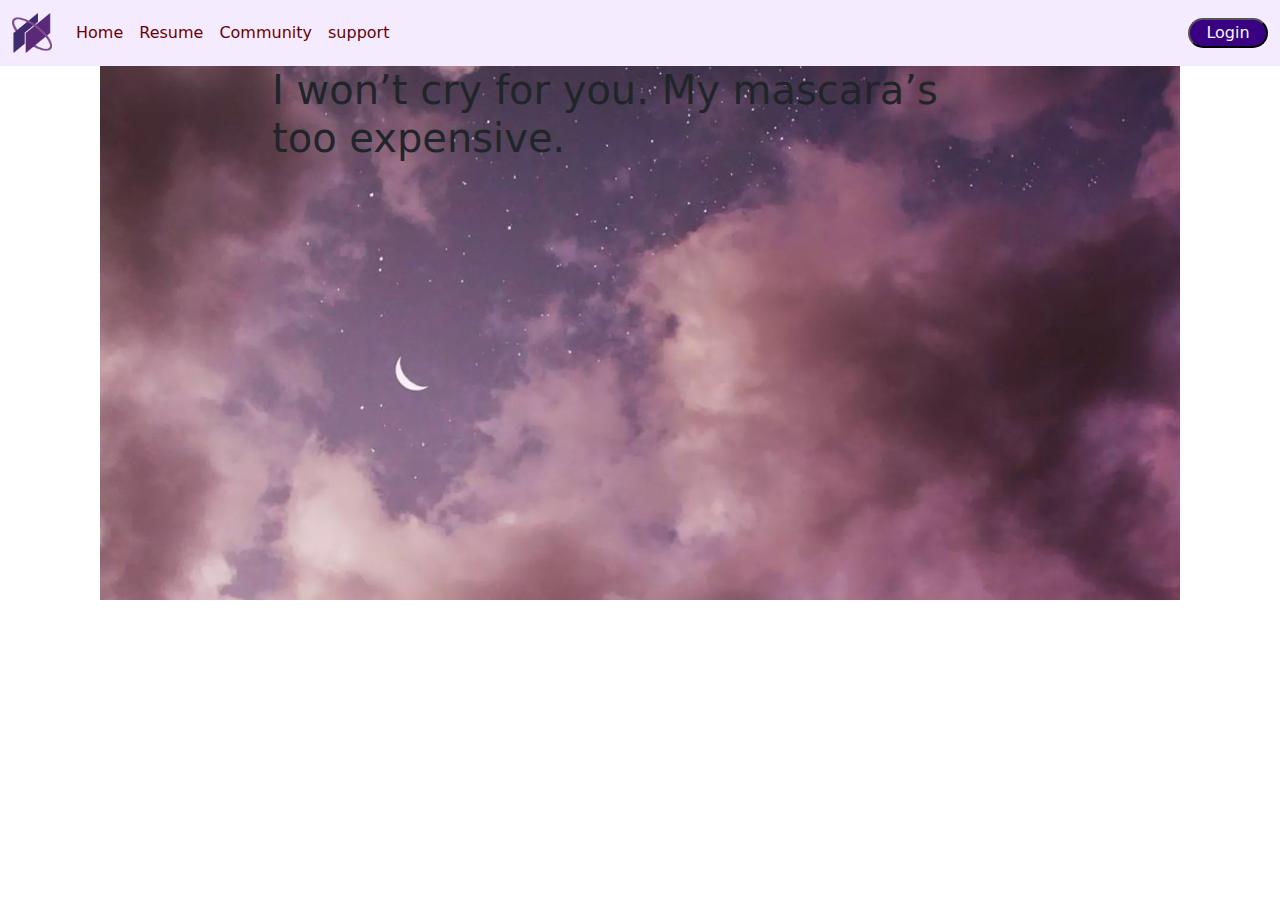
==== index.html @ bd780074 "Add files via upload" ====
<!DOCTYPE html>
<html lang="en">

<head>
    <meta charset="UTF-8">
    <meta http-equiv="X-UA-Compatible" content="IE=edge">
    <meta name="viewport" content="width=device-width, initial-scale=1.0">
    <link href="https://cdn.jsdelivr.net/npm/bootstrap@5.2.3/dist/css/bootstrap.min.css" rel="stylesheet">
    <script src="https://cdn.jsdelivr.net/npm/bootstrap@5.2.3/dist/js/bootstrap.bundle.min.js"></script>
    <link rel="stylesheet" href="style.css">
    <title>Chawanrak</title>
</head>

<body>
    <nav class="navbar navbar-expand-sm" style="background: #F4EBFF;">
        <div class="container-fluid">
            <a class="navbar-brand" href="javascript:void(0)"><img src="img/a1.png" height="40px" width="40px"></a>
            <button class="navbar-toggler" type="button" data-bs-toggle="collapse" data-bs-target="#mynavbar">
                <span class="navbar-toggler-icon"></span>
            </button>
            <div class="collapse navbar-collapse " id="mynavbar">

                <ul class="navbar-nav me-auto">
                    <li class="nav-item">
                        <a class="nav-link" style="color: #6C0000;" href="javascript:void(0)">Home</a>
                    </li>
                    <li class="nav-item">
                        <a class="nav-link" style="color: #6C0000;" href="javascript:void(0)">Resume</a>
                    </li>
                    <li class="nav-item">
                        <a class="nav-link" style="color: #6C0000;" href="javascript:void(0)">Community</a>
                    </li>
                    <li class="nav-item">
                        <a class="nav-link " style="color: #6C0000;" href="javascript:void(0)">support</a>
                    </li>
                </ul>

                <button class="bt1" type="button">Login</button>
            </div>
        </div>
    </nav>
    <div class="container">
        <div class="bg1">
            <div class="row">
                <div class="col-2"></div>
                <div class="col-8">
                    <h1>I won’t cry for you. My mascara’s too expensive.</h1>
                    <img src="img/a3.jpg" id="bg1">
                   
                    <div class="col-2"></div>
                </div>
            </div>
        </div>

</body>

</html>
---- style.css ----
.bt1 {
    background-color: #390082;
    color: aliceblue;
    border-radius: 30px;
    width: 80px;
    height: 30px;
}

#bg1 {
    
    width: 100%;
    height: 600px;
    position: absolute;
    left: 0px;
    padding-left: 100px;
    padding-right: 100px;
    top: 0px;
    z-index: -1;
}
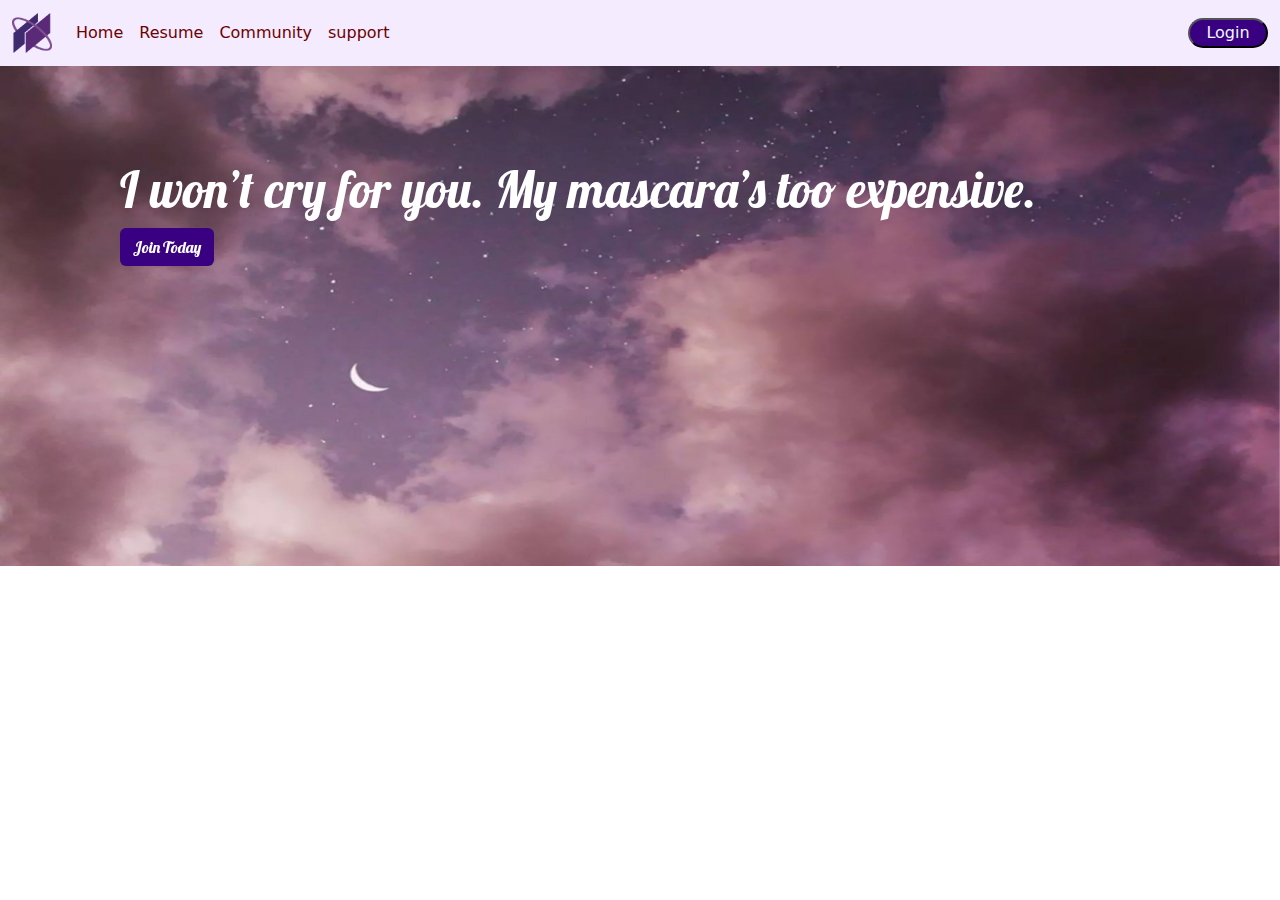
==== commit 9b007798: "test2" ====
--- a/index.html
+++ b/index.html
@@ -8,8 +8,12 @@
     <link href="https://cdn.jsdelivr.net/npm/bootstrap@5.2.3/dist/css/bootstrap.min.css" rel="stylesheet">
     <script src="https://cdn.jsdelivr.net/npm/bootstrap@5.2.3/dist/js/bootstrap.bundle.min.js"></script>
     <link rel="stylesheet" href="style.css">
+
     <title>Chawanrak</title>
 </head>
+<style>
+    @import url('https://fonts.googleapis.com/css2?family=Lobster&display=swap');
+</style>
 
 <body>
     <nav class="navbar navbar-expand-sm" style="background: #F4EBFF;">
@@ -22,10 +26,10 @@
 
                 <ul class="navbar-nav me-auto">
                     <li class="nav-item">
-                        <a class="nav-link" style="color: #6C0000;" href="javascript:void(0)">Home</a>
+                        <a class="nav-link" style="color: #6C0000;" href="index.html">Home</a>
                     </li>
                     <li class="nav-item">
-                        <a class="nav-link" style="color: #6C0000;" href="javascript:void(0)">Resume</a>
+                        <a class="nav-link" style="color: #6C0000;" href="resume.html">Resume</a>
                     </li>
                     <li class="nav-item">
                         <a class="nav-link" style="color: #6C0000;" href="javascript:void(0)">Community</a>
@@ -39,18 +43,32 @@
             </div>
         </div>
     </nav>
+
+    <div id="demo" class="carousel slide" data-bs-ride="carousel">
+
+        <!-- The slideshow/carousel -->
+        <div class="carousel-inner">
+            <div class="carousel-item active">
+                <img src="img/a3.jpg" class="w-100" height="500px" width="">
+            </div>
+        </div>
+    </div>
+
     <div class="container">
         <div class="bg1">
             <div class="row">
-                <div class="col-2"></div>
                 <div class="col-8">
-                    <h1>I won’t cry for you. My mascara’s too expensive.</h1>
-                    <img src="img/a3.jpg" id="bg1">
-                   
-                    <div class="col-2"></div>
+                    <div class="txt1">
+
+                        <h1>I won’t cry for you. My mascara’s too expensive.</h1>
+                        <button class="btn text-white" type="button" style="background-color: #390082;">Join Today</button>
+                    </div>
+                    <br>
+                  
                 </div>
             </div>
         </div>
+    </div>
 
 </body>
 
--- a/style.css
+++ b/style.css
@@ -7,7 +7,7 @@
 }
 
 #bg1 {
-    
+
     width: 100%;
     height: 600px;
     position: absolute;
@@ -17,3 +17,27 @@
     top: 0px;
     z-index: -1;
 }
+
+.txt1 {
+    position: absolute;
+    left: 120px;
+    top: 160px;
+    font-family: 'Lobster', cursive;
+    color: white;
+
+}
+
+.txt1 h1 {
+    font-size: 50px;
+}
+
+.bt2 {
+    position: absolute;
+    background-color: #390082;
+    color: aliceblue;
+    border-radius: 30px;
+    width: 110px;
+    height: 40px;
+    left: 120px;
+    top: 290px;
+}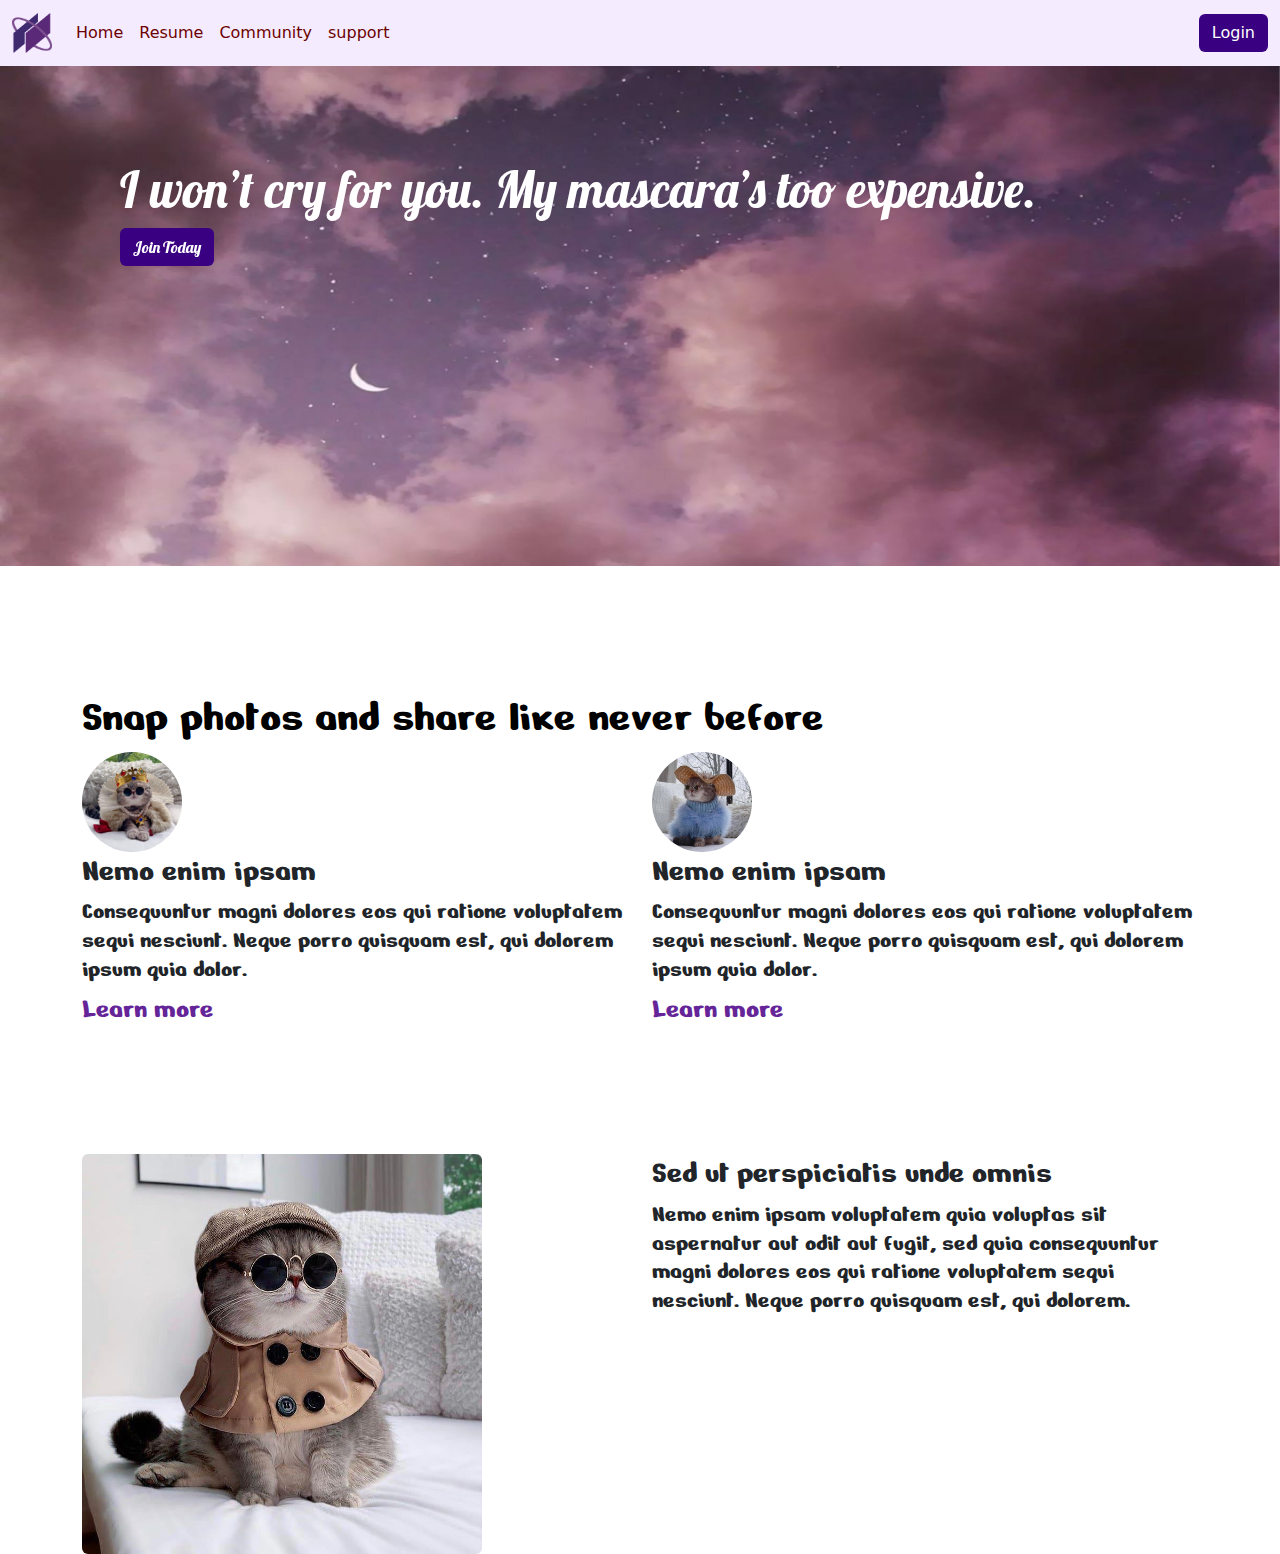
==== commit 3ff0dedb: "f12" ====
--- a/index.html
+++ b/index.html
@@ -13,6 +13,7 @@
 </head>
 <style>
     @import url('https://fonts.googleapis.com/css2?family=Lobster&display=swap');
+    @import url('https://fonts.googleapis.com/css2?family=Nerko+One&display=swap');
 </style>
 
 <body>
@@ -39,7 +40,7 @@
                     </li>
                 </ul>
 
-                <button class="bt1" type="button">Login</button>
+                <button class="btn text-white" type="button" style="background-color: #390082;">Login</button>
             </div>
         </div>
     </nav>
@@ -59,17 +60,68 @@
             <div class="row">
                 <div class="col-8">
                     <div class="txt1">
-
                         <h1>I won’t cry for you. My mascara’s too expensive.</h1>
-                        <button class="btn text-white" type="button" style="background-color: #390082;">Join Today</button>
+                        <button class="btn text-white" type="button" style="background-color: #390082;">Join
+                            Today</button>
                     </div>
                     <br>
-                  
+
                 </div>
             </div>
         </div>
     </div>
 
+    <div class="container">
+        <div class="row">
+            <div class="col-12">
+                <h1 class="txt2">
+                    Snap photos and share like never before
+                </h1>
+            </div>
+            <div class="col-lg-6 col-sm-12">
+                <img src="img/a4.jpg" alt="" srcset="" id="img1" class="rounded-circle">
+                <h2 style="font-family: 'Nerko One', cursive;">
+                    Nemo enim ipsam
+                </h2>
+                <h4 style="font-family: 'Nerko One', cursive;">
+                    Consequuntur magni dolores eos qui ratione voluptatem sequi nesciunt. Neque porro quisquam est, qui dolorem ipsum quia dolor.
+                </h4>
+                <h3 id="txt3">
+                    Learn more
+                </h3>
+            </div>
+            <div class="col-lg-6 col-sm-12">
+                <img src="img/a5.jpg" alt="" srcset="" id="img1" class="rounded-circle">
+                <h2 style="font-family: 'Nerko One', cursive;">
+                    Nemo enim ipsam
+                </h2>
+                <h4 style="font-family: 'Nerko One', cursive;">
+                    Consequuntur magni dolores eos qui ratione voluptatem sequi nesciunt. Neque porro quisquam est, qui dolorem ipsum quia dolor.
+                </h4>
+                <h3 id="txt3">
+                    Learn more
+                </h3>
+            </div>
+        </div>
+    </div>
+
+    <div class="container">
+        <div class="row">
+            <div class="col-lg-6 col-sm-12">
+                <img src="img/a6.png" alt="" srcset="" class="rounded" id="img2" >
+            </div>
+            <div class="col-lg-6 col-sm-12">
+                <h2 style="font-family: 'Nerko One', cursive; margin-top: 120px;">
+                    Sed ut perspiciatis unde omnis
+                </h2>
+                <h4 style="font-family: 'Nerko One', cursive;">
+                    Nemo enim ipsam voluptatem quia voluptas sit aspernatur aut odit aut fugit, sed quia consequuntur magni dolores eos qui ratione voluptatem sequi nesciunt. Neque porro quisquam est, qui dolorem.
+                </h4>
+            </div>
+        </div>
+    </div>
+
+
 </body>
 
 </html>--- a/style.css
+++ b/style.css
@@ -1,11 +1,3 @@
-.bt1 {
-    background-color: #390082;
-    color: aliceblue;
-    border-radius: 30px;
-    width: 80px;
-    height: 30px;
-}
-
 #bg1 {
 
     width: 100%;
@@ -24,7 +16,6 @@
     top: 160px;
     font-family: 'Lobster', cursive;
     color: white;
-
 }
 
 .txt1 h1 {
@@ -40,4 +31,24 @@
     height: 40px;
     left: 120px;
     top: 290px;
-}+}
+
+.txt2 {
+    margin-top: 100px;
+    font-family: 'Nerko One', cursive;
+    color: black;
+    font-size: 45px;
+}
+#img1{
+    width: 100px;
+    height: 100px;
+}
+#txt3{
+    font-family: 'Nerko One', cursive;
+    color: rgb(101, 37, 153);
+}
+#img2{
+    margin-top: 120px;
+    width: 400px;
+    height: 400px;
+}
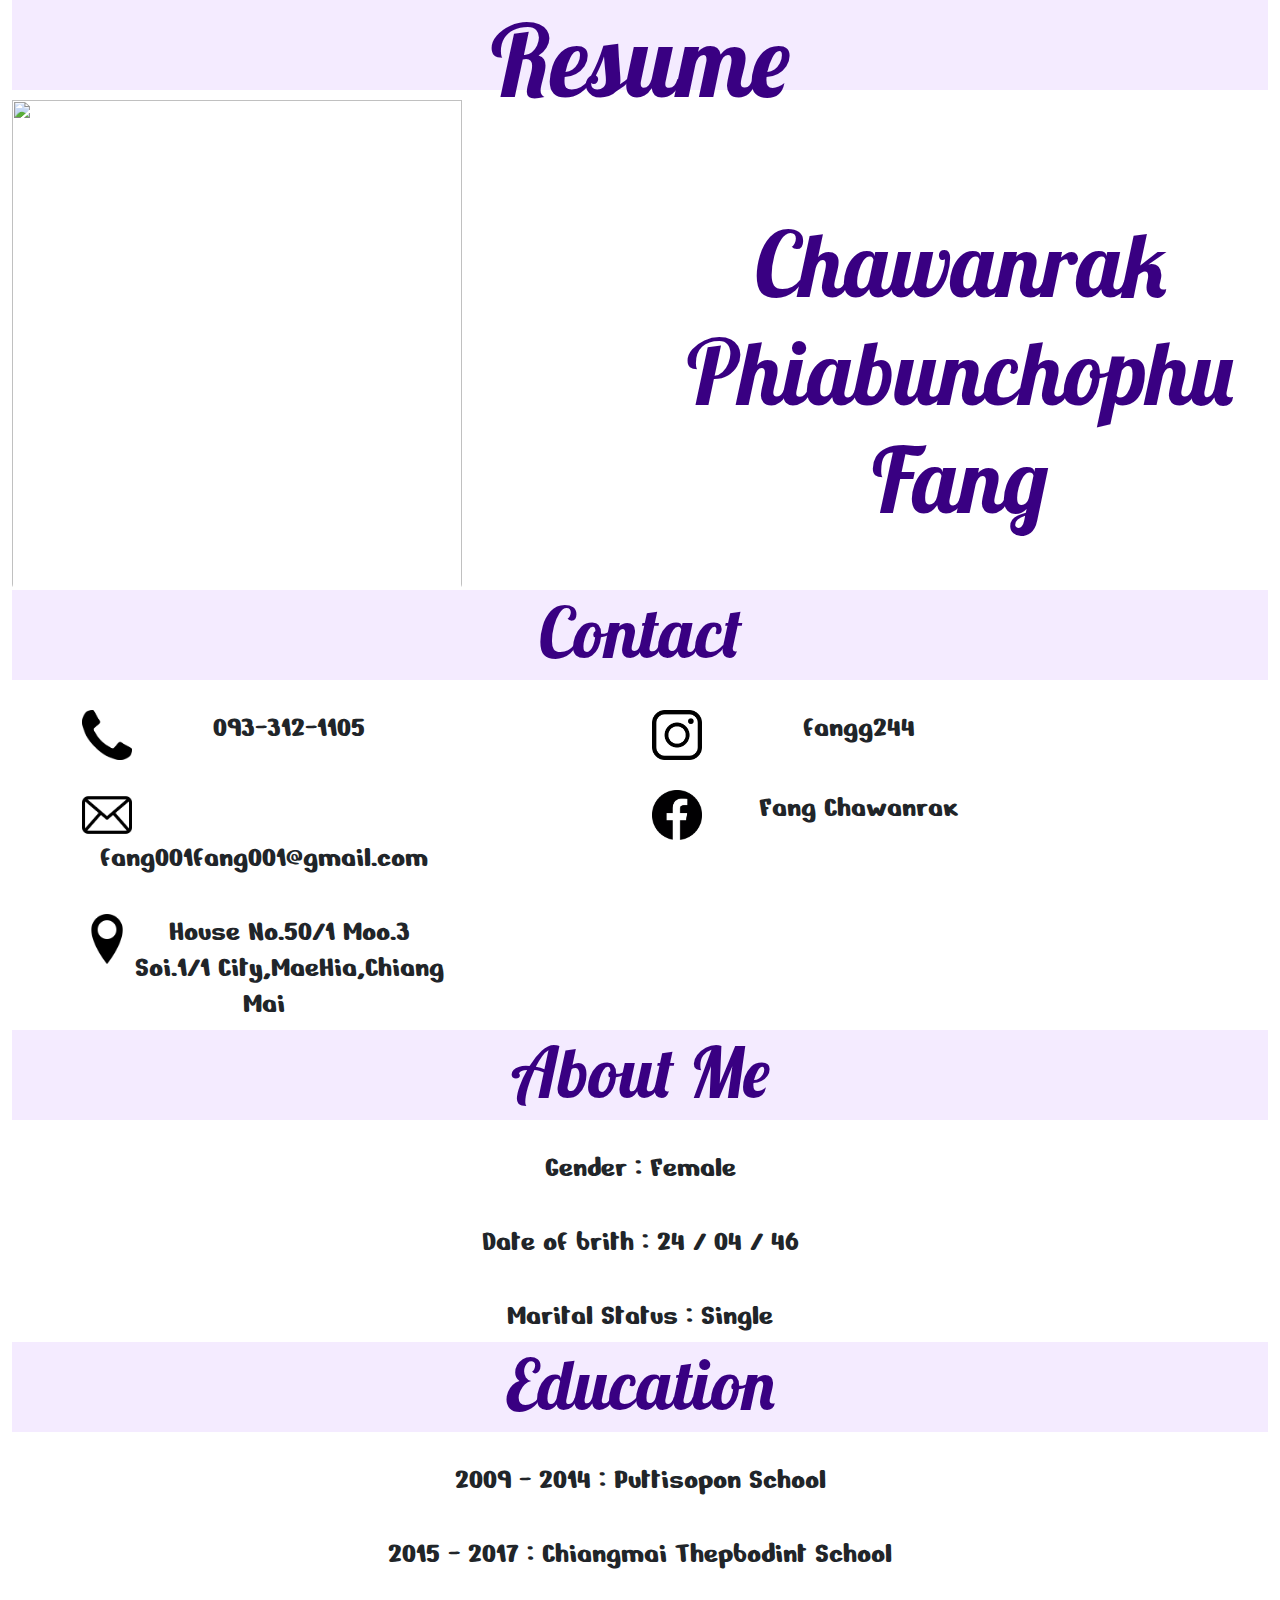
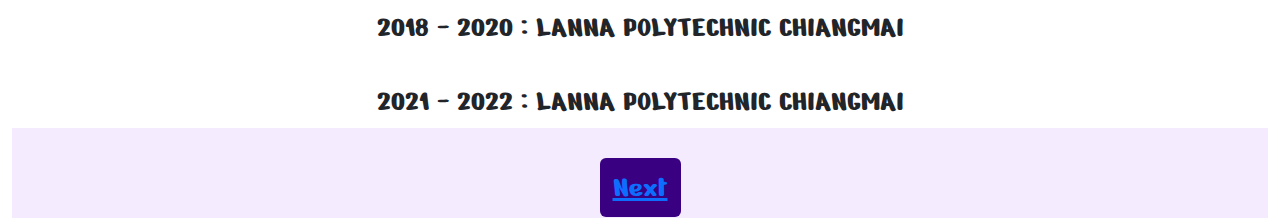
==== commit e057b55c: "f52" ====
--- a/index.html
+++ b/index.html
@@ -7,117 +7,136 @@
     <meta name="viewport" content="width=device-width, initial-scale=1.0">
     <link href="https://cdn.jsdelivr.net/npm/bootstrap@5.2.3/dist/css/bootstrap.min.css" rel="stylesheet">
     <script src="https://cdn.jsdelivr.net/npm/bootstrap@5.2.3/dist/js/bootstrap.bundle.min.js"></script>
-    <link rel="stylesheet" href="style.css">
-
-    <title>Chawanrak</title>
+    <link rel="stylesheet" href="style2.css">
+    <title>Resume</title>
 </head>
 <style>
     @import url('https://fonts.googleapis.com/css2?family=Lobster&display=swap');
-    @import url('https://fonts.googleapis.com/css2?family=Nerko+One&display=swap');
+    @import url('https://fonts.googleapis.com/css2?family=Fredoka+One&family=Nerko+One&display=swap');
 </style>
 
 <body>
-    <nav class="navbar navbar-expand-sm" style="background: #F4EBFF;">
-        <div class="container-fluid">
-            <a class="navbar-brand" href="javascript:void(0)"><img src="img/a1.png" height="40px" width="40px"></a>
-            <button class="navbar-toggler" type="button" data-bs-toggle="collapse" data-bs-target="#mynavbar">
-                <span class="navbar-toggler-icon"></span>
-            </button>
-            <div class="collapse navbar-collapse " id="mynavbar">
+    <div class="container-fluid">
+        <div id="bg1">
+            <h1 id="txt1">Resume</h1>
+        </div>
+    </div>
 
-                <ul class="navbar-nav me-auto">
-                    <li class="nav-item">
-                        <a class="nav-link" style="color: #6C0000;" href="index.html">Home</a>
-                    </li>
-                    <li class="nav-item">
-                        <a class="nav-link" style="color: #6C0000;" href="resume.html">Resume</a>
-                    </li>
-                    <li class="nav-item">
-                        <a class="nav-link" style="color: #6C0000;" href="javascript:void(0)">Community</a>
-                    </li>
-                    <li class="nav-item">
-                        <a class="nav-link " style="color: #6C0000;" href="javascript:void(0)">support</a>
-                    </li>
-                </ul>
-
-                <button class="btn text-white" type="button" style="background-color: #390082;">Login</button>
+    <div class="container-fluid">
+        <div class="row">
+            <div class="col-lg-6 col-sm-12 margin-top: 120px;">
+                <img src="img/me.JPG" alt="" srcset="" class="rounded" id="img1">
+            </div>
+            <div class="col-lg-6 col-sm-12">
+                <h2 id="txt2">
+                    Chawanrak
+                    Phiabunchophu
+                    Fang
+                </h2>
             </div>
         </div>
-    </nav>
-
-    <div id="demo" class="carousel slide" data-bs-ride="carousel">
-
-        <!-- The slideshow/carousel -->
-        <div class="carousel-inner">
-            <div class="carousel-item active">
-                <img src="img/a3.jpg" class="w-100" height="500px" width="">
-            </div>
+    </div>
+    <div class="container-fluid">
+        <div id="bg1">
+            <h1 id="txt3">Contact</h1>
         </div>
     </div>
 
     <div class="container">
-        <div class="bg1">
-            <div class="row">
-                <div class="col-8">
-                    <div class="txt1">
-                        <h1>I won’t cry for you. My mascara’s too expensive.</h1>
-                        <button class="btn text-white" type="button" style="background-color: #390082;">Join
-                            Today</button>
-                    </div>
-                    <br>
+        <div class="row ">
+            <div class="col-6  ">
+                <div class="col-lg-4 col-sm-12 ">
+                    <img src="img/p.png" alt="" srcset="" id="img2" class="float-start">
+                </div>
+                <div class="col-lg-8 col-sm-12">
+                    <h2 id="txt4">093-312-1105</h2>
+                </div>
+            </div>
+            <div class="col-6">
+                <div class="col-lg-4 col-sm-12 ">
+                    <img src="img/ig.png" alt="" srcset="" id="img2" class="float-start">
+                </div>
+                <div class="col-lg-8 col-sm-12">
+                    <h2 id="txt4">fangg244</h2>
+                </div>
+            </div>
 
+            <div class="col-6 ">
+                <div class="col-lg-4 col-sm-12 ">
+                    <img src="img/mail.png" alt="" srcset="" id="img2" class="float-start">
                 </div>
+                <div class="col-lg-8 col-sm-12">
+                    <h2 id="txt4">fang001fang001@gmail.com</h2>
+                </div>
+            </div>
+            <div class="col-6">
+                <div class="col-lg-4 col-sm-12 ">
+                    <img src="img/fb.png" alt="" srcset="" id="img2" class="float-start">
+                </div>
+                <div class="col-lg-8 col-sm-12">
+                    <h2 id="txt4">Fang Chawanrak</h2>
+                </div>
+            </div>
+
+            <div class="col-6 ">
+                <div class="col-lg-4 col-sm-12 ">
+                    <img src="img/lo.png" alt="" srcset="" id="img2" class="float-start">
+                </div>
+                <div class="col-lg-8 col-sm-12">
+                    <h2 id="txt4">House No.50/1 Moo.3 Soi.1/1 City,MaeHia,Chiang Mai
+                    </h2>
+                </div>
+            </div>
+            <div class="col-6">
+            </div>
+
+        </div>
+    </div>
+    <div class="container-fluid">
+        <div id="bg1">
+            <h1 id="txt3">About Me</h1>
+        </div>
+    </div>
+    <div class="container">
+        <div class="row ">
+            <div class="col-12">
+                <h2 id="txt4">Gender : Female</h2>
+            </div>
+            <div class="col-12">
+                <h2 id="txt4">Date of brith : 24 / 04 / 46</h2>
+            </div>
+            <div class="col-12">
+                <h2 id="txt4">Marital Status : Single</h2>
+            </div>
+
+        </div>
+    </div>
+
+    <div class="container-fluid">
+        <div id="bg1">
+            <h1 id="txt3">Education</h1>
+        </div>
+    </div>
+    <div class="container">
+        <div class="row ">
+            <div class="col-12">
+                <h2 id="txt4">2009 - 2014 : Puttisopon School</h2>
+            </div>
+            <div class="col-12">
+                <h2 id="txt4">2015 - 2017 : Chiangmai Thepbodint School</h2>
+            </div>
+            <div class="col-12">
+                <h2 id="txt4">2018 - 2020 : LANNA POLYTECHNIC CHIANGMAI</h2>
+            </div>
+            <div class="col-12">
+                <h2 id="txt4">2021 - 2022 : LANNA POLYTECHNIC CHIANGMAI</h2>
             </div>
         </div>
     </div>
+    <div class="container-fluid">
+        <div id="bg1">
 
-    <div class="container">
-        <div class="row">
-            <div class="col-12">
-                <h1 class="txt2">
-                    Snap photos and share like never before
-                </h1>
-            </div>
-            <div class="col-lg-6 col-sm-12">
-                <img src="img/a4.jpg" alt="" srcset="" id="img1" class="rounded-circle">
-                <h2 style="font-family: 'Nerko One', cursive;">
-                    Nemo enim ipsam
-                </h2>
-                <h4 style="font-family: 'Nerko One', cursive;">
-                    Consequuntur magni dolores eos qui ratione voluptatem sequi nesciunt. Neque porro quisquam est, qui dolorem ipsum quia dolor.
-                </h4>
-                <h3 id="txt3">
-                    Learn more
-                </h3>
-            </div>
-            <div class="col-lg-6 col-sm-12">
-                <img src="img/a5.jpg" alt="" srcset="" id="img1" class="rounded-circle">
-                <h2 style="font-family: 'Nerko One', cursive;">
-                    Nemo enim ipsam
-                </h2>
-                <h4 style="font-family: 'Nerko One', cursive;">
-                    Consequuntur magni dolores eos qui ratione voluptatem sequi nesciunt. Neque porro quisquam est, qui dolorem ipsum quia dolor.
-                </h4>
-                <h3 id="txt3">
-                    Learn more
-                </h3>
-            </div>
-        </div>
-    </div>
-
-    <div class="container">
-        <div class="row">
-            <div class="col-lg-6 col-sm-12">
-                <img src="img/a6.png" alt="" srcset="" class="rounded" id="img2" >
-            </div>
-            <div class="col-lg-6 col-sm-12">
-                <h2 style="font-family: 'Nerko One', cursive; margin-top: 120px;">
-                    Sed ut perspiciatis unde omnis
-                </h2>
-                <h4 style="font-family: 'Nerko One', cursive;">
-                    Nemo enim ipsam voluptatem quia voluptas sit aspernatur aut odit aut fugit, sed quia consequuntur magni dolores eos qui ratione voluptatem sequi nesciunt. Neque porro quisquam est, qui dolorem.
-                </h4>
-            </div>
+            <center><button class="btn text-white" id="bu1" type="button"> <a href="home.html">Next</a></button></center>
         </div>
     </div>
 
--- a/style2.css
+++ b/style2.css
@@ -0,0 +1,63 @@
+#bg1 {
+    width: auto;
+    height: 90px;
+    background-color: rgba(244, 235, 255, 1);
+}
+
+#txt1 {
+    text-align: center;
+    font-family: 'Lobster', cursive;
+    color: rgba(57, 0, 130, 1);
+    font-size: 100px;
+}
+
+#img1 {
+    width: 450px;
+    height: 500px;
+    padding-top: 10px;
+}
+
+#txt2 {
+    text-align: center;
+    font-family: 'Lobster', cursive;
+    color: rgba(57, 0, 130, 1);
+    font-size: 90px;
+    margin-top: 120px;
+}
+
+#bg2 {
+
+    width: auto;
+    height: 30px;
+    background-color: rgba(244, 235, 255, 1);
+}
+
+#txt3 {
+    text-align: center;
+    font-family: 'Lobster', cursive;
+    color: rgba(57, 0, 130, 1);
+    font-size: 70px;
+}
+
+#txt4 {
+    margin-top: 30px;
+    text-align: center;
+    font-family: 'Fredoka One', cursive;
+    font-family: 'Nerko One', cursive;
+    font-size: 30px;
+}
+#img2 {
+    margin-top: 30px;
+    text-align: center;
+    width: 50px;
+    height: 50px;
+  
+}
+#bu1{
+    margin-top: 30px;
+    text-align: center;
+    font-family: 'Fredoka One', cursive;
+    font-family: 'Nerko One', cursive;
+    font-size: 30px;
+    background-color: #390082;
+}